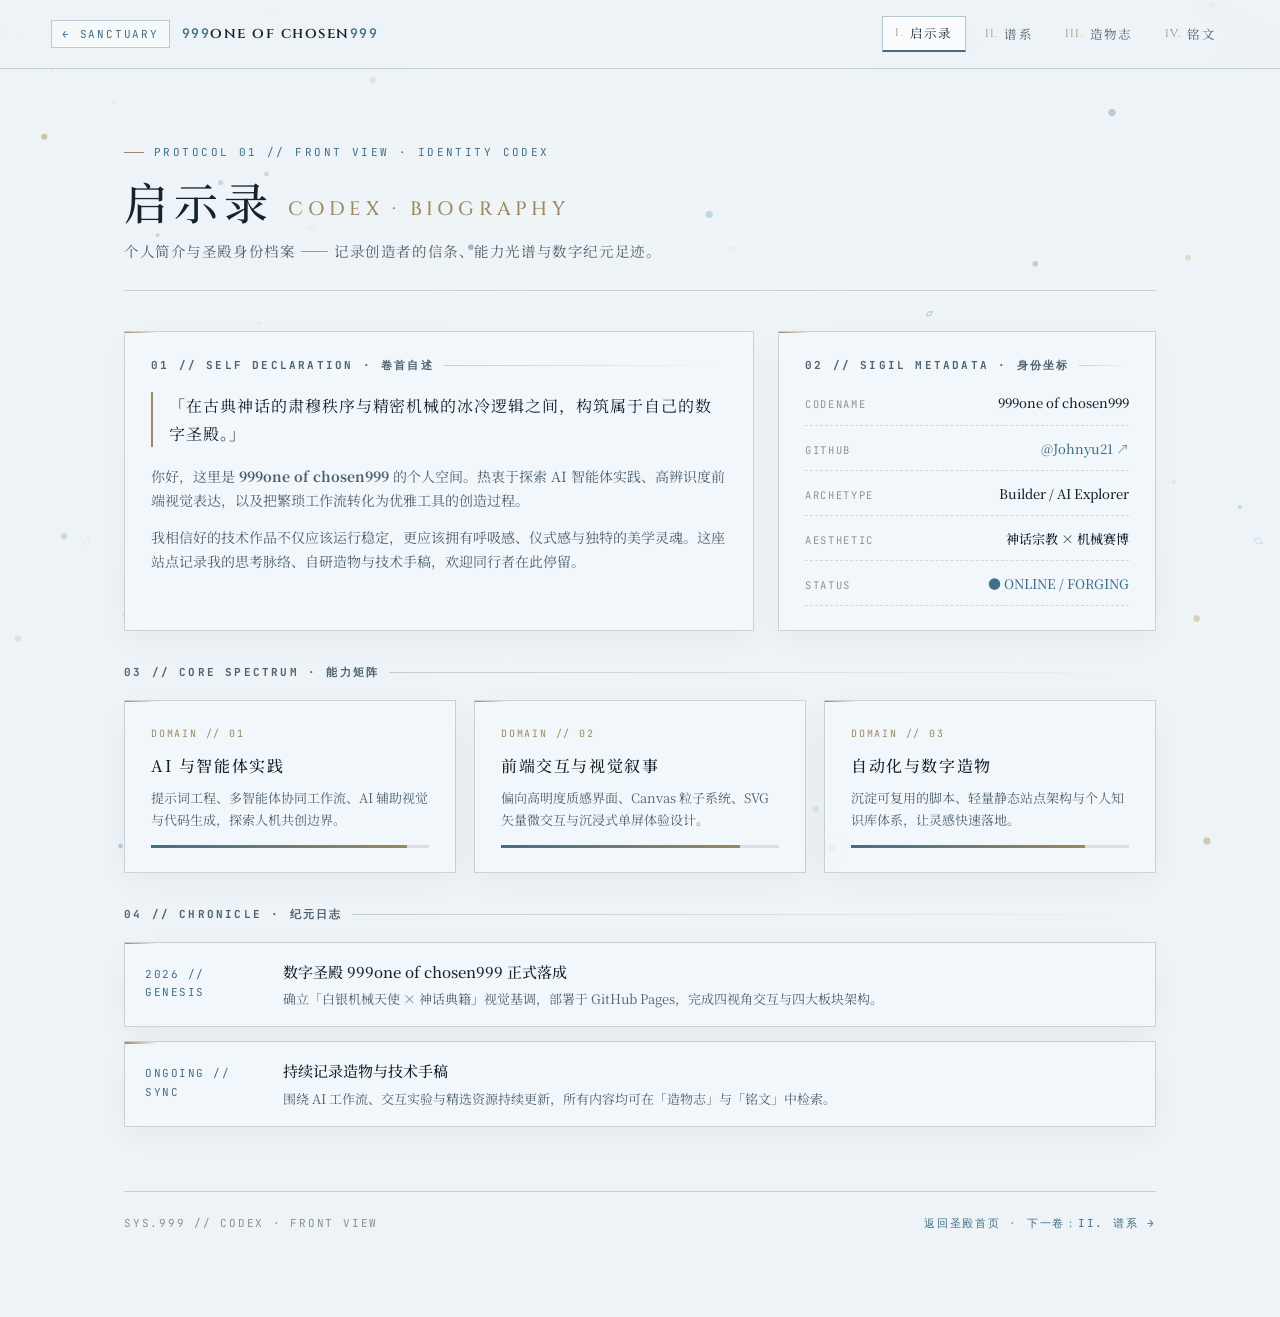
==== codex.html @ a965dde9 "Add files via upload" ====
<!DOCTYPE html>
<html lang="zh-CN">
<head>
  <meta charset="UTF-8">
  <meta name="viewport" content="width=device-width, initial-scale=1.0">
  <meta name="theme-color" content="#edf3f6">
  <title>I · 启示录 — 999one of chosen999</title>
  <link rel="preconnect" href="https://fonts.googleapis.com">
  <link rel="preconnect" href="https://fonts.gstatic.com" crossorigin>
  <link href="https://fonts.googleapis.com/css2?family=Cinzel:wght@400;500;600;700&family=JetBrains+Mono:wght@300;400;500&family=Noto+Serif+SC:wght@400;500;600&display=swap" rel="stylesheet">
  <link rel="stylesheet" href="./sanctuary.css">
  <style>
    .codex-grid {
      display: grid;
      grid-template-columns: 1.25fr 0.75fr;
      gap: 24px;
      margin-bottom: 32px;
    }

    .manifesto-quote {
      margin: 0 0 18px;
      padding-left: 16px;
      border-left: 2px solid var(--gold-accent);
      font-size: 16px;
      color: var(--ink);
      letter-spacing: 0.06em;
    }

    .manifesto-body {
      margin: 0 0 14px;
      font-size: 14px;
      color: var(--ink-soft);
    }

    .id-table {
      display: grid;
      gap: 12px;
    }

    .id-row {
      display: flex;
      justify-content: space-between;
      align-items: baseline;
      padding-bottom: 10px;
      border-bottom: 1px dashed rgba(53, 79, 94, 0.18);
      font-size: 13px;
    }

    .id-key {
      font-family: var(--font-mono);
      font-size: 10.5px;
      letter-spacing: 0.16em;
      color: var(--ink-faint);
    }

    .id-val {
      color: var(--ink);
      font-weight: 500;
      text-align: right;
    }

    .id-val a {
      color: var(--core-blue);
      text-decoration: none;
    }

    .matrix-grid {
      display: grid;
      grid-template-columns: repeat(3, 1fr);
      gap: 18px;
      margin-bottom: 32px;
    }

    .matrix-card h3 {
      margin: 0 0 8px;
      font-size: 16px;
      font-weight: 500;
      letter-spacing: 0.1em;
    }

    .matrix-card .code {
      display: block;
      margin-bottom: 10px;
      font-family: var(--font-mono);
      font-size: 10px;
      letter-spacing: 0.18em;
      color: var(--gold-accent);
    }

    .matrix-card p {
      margin: 0 0 14px;
      font-size: 13px;
      color: var(--ink-soft);
    }

    .meter {
      height: 3px;
      background: rgba(53, 79, 94, 0.14);
      overflow: hidden;
    }

    .meter span {
      display: block;
      height: 100%;
      background: linear-gradient(90deg, var(--core-blue), var(--gold-accent));
    }

    .timeline {
      display: grid;
      gap: 14px;
    }

    .tl-item {
      display: grid;
      grid-template-columns: 120px 1fr;
      gap: 18px;
      align-items: baseline;
      padding: 16px 20px;
    }

    .tl-date {
      font-family: var(--font-mono);
      font-size: 11px;
      letter-spacing: 0.14em;
      color: var(--core-blue);
    }

    .tl-item h4 {
      margin: 0 0 4px;
      font-size: 15px;
      font-weight: 500;
    }

    .tl-item p {
      margin: 0;
      font-size: 13px;
      color: var(--ink-soft);
    }

    @media (max-width: 860px) {
      .codex-grid, .matrix-grid { grid-template-columns: 1fr; }
      .tl-item { grid-template-columns: 1fr; gap: 4px; }
    }
  </style>
</head>
<body>
  <!-- Front View Atmospheric Backdrop -->
  <div class="sanctuary-bg" aria-hidden="true">
    <video autoplay muted loop playsinline preload="auto" poster="https://rodya.top/assets/angel-hero-og-v1.jpg">
      <source src="https://rodya.top/assets/angel-hero-loop-v2.mp4" type="video/mp4">
    </video>
  </div>
  <canvas class="particle-canvas" aria-hidden="true"></canvas>

  <header class="topbar">
    <a class="topbar-brand" href="./index.html">
      <span class="topbar-back">← SANCTUARY</span>
      <span class="topbar-name"><span class="num">999</span>one of chosen<span class="num">999</span></span>
    </a>
    <nav class="topbar-nav" aria-label="板块导航">
      <a class="is-active" href="./codex.html"><span class="roman">I.</span>启示录</a>
      <a href="./taxonomy.html"><span class="roman">II.</span>谱系</a>
      <a href="./relics.html"><span class="roman">III.</span>造物志</a>
      <a href="./oracle.html"><span class="roman">IV.</span>铭文</a>
    </nav>
  </header>

  <main class="page-wrap">
    <section class="page-header">
      <div class="page-eyebrow">PROTOCOL 01 // FRONT VIEW · IDENTITY CODEX</div>
      <h1 class="page-title">启示录<span class="en">CODEX · BIOGRAPHY</span></h1>
      <p class="page-lead">个人简介与圣殿身份档案 —— 记录创造者的信条、能力光谱与数字纪元足迹。</p>
    </section>

    <section class="codex-grid">
      <article class="glass-panel">
        <h2 class="section-label">01 // SELF DECLARATION · 卷首自述</h2>
        <p class="manifesto-quote">「在古典神话的肃穆秩序与精密机械的冰冷逻辑之间，构筑属于自己的数字圣殿。」</p>
        <p class="manifesto-body">
          你好，这里是 <strong>999one of chosen999</strong> 的个人空间。热衷于探索 AI 智能体实践、高辨识度前端视觉表达，以及把繁琐工作流转化为优雅工具的创造过程。
        </p>
        <p class="manifesto-body">
          我相信好的技术作品不仅应该运行稳定，更应该拥有呼吸感、仪式感与独特的美学灵魂。这座站点记录我的思考脉络、自研造物与技术手稿，欢迎同行者在此停留。
        </p>
      </article>

      <aside class="glass-panel">
        <h2 class="section-label">02 // SIGIL METADATA · 身份坐标</h2>
        <div class="id-table">
          <div class="id-row"><span class="id-key">CODENAME</span><span class="id-val">999one of chosen999</span></div>
          <div class="id-row"><span class="id-key">GITHUB</span><span class="id-val"><a href="https://github.com/Johnyu21" target="_blank" rel="noopener">@Johnyu21 ↗</a></span></div>
          <div class="id-row"><span class="id-key">ARCHETYPE</span><span class="id-val">Builder / AI Explorer</span></div>
          <div class="id-row"><span class="id-key">AESTHETIC</span><span class="id-val">神话宗教 × 机械赛博</span></div>
          <div class="id-row"><span class="id-key">STATUS</span><span class="id-val" style="color: var(--core-blue);">● ONLINE / FORGING</span></div>
        </div>
      </aside>
    </section>

    <h2 class="section-label">03 // CORE SPECTRUM · 能力矩阵</h2>
    <section class="matrix-grid">
      <div class="glass-panel matrix-card">
        <span class="code">DOMAIN // 01</span>
        <h3>AI 与智能体实践</h3>
        <p>提示词工程、多智能体协同工作流、AI 辅助视觉与代码生成，探索人机共创边界。</p>
        <div class="meter"><span style="width: 92%;"></span></div>
      </div>
      <div class="glass-panel matrix-card">
        <span class="code">DOMAIN // 02</span>
        <h3>前端交互与视觉叙事</h3>
        <p>偏向高明度质感界面、Canvas 粒子系统、SVG 矢量微交互与沉浸式单屏体验设计。</p>
        <div class="meter"><span style="width: 86%;"></span></div>
      </div>
      <div class="glass-panel matrix-card">
        <span class="code">DOMAIN // 03</span>
        <h3>自动化与数字造物</h3>
        <p>沉淀可复用的脚本、轻量静态站点架构与个人知识库体系，让灵感快速落地。</p>
        <div class="meter"><span style="width: 84%;"></span></div>
      </div>
    </section>

    <h2 class="section-label">04 // CHRONICLE · 纪元日志</h2>
    <section class="timeline">
      <div class="glass-panel tl-item">
        <div class="tl-date">2026 // GENESIS</div>
        <div>
          <h4>数字圣殿 999one of chosen999 正式落成</h4>
          <p>确立「白银机械天使 × 神话典籍」视觉基调，部署于 GitHub Pages，完成四视角交互与四大板块架构。</p>
        </div>
      </div>
      <div class="glass-panel tl-item">
        <div class="tl-date">ONGOING // SYNC</div>
        <div>
          <h4>持续记录造物与技术手稿</h4>
          <p>围绕 AI 工作流、交互实验与精选资源持续更新，所有内容均可在「造物志」与「铭文」中检索。</p>
        </div>
      </div>
    </section>

    <footer class="page-footer">
      <span>SYS.999 // CODEX · FRONT VIEW</span>
      <span><a href="./index.html">返回圣殿首页</a> · <a href="./taxonomy.html">下一卷：II. 谱系 →</a></span>
    </footer>
  </main>

  <script src="./sanctuary.js"></script>
</body>
</html>
---- sanctuary.css ----
:root {
  --paper: #edf3f6;
  --ink: #15232d;
  --ink-soft: #4e6270;
  --ink-faint: rgba(23, 38, 49, 0.48);
  --line: rgba(53, 79, 94, 0.22);
  --line-strong: rgba(53, 79, 94, 0.45);
  --core-blue: #416f89;
  --core-ice: #7ec7e6;
  --gold-accent: #9c8861;
  --glass-bg: rgba(244, 249, 252, 0.72);
  --glass-strong: rgba(248, 252, 254, 0.86);
  --font-serif: "Cinzel", "Noto Serif SC", "Songti SC", "STSong", Georgia, serif;
  --font-cn: "Noto Serif SC", "Songti SC", "STSong", serif;
  --font-mono: "JetBrains Mono", ui-monospace, SFMono-Regular, Menlo, Consolas, monospace;
}

*, *::before, *::after {
  box-sizing: border-box;
}

html, body {
  min-height: 100%;
  margin: 0;
  padding: 0;
}

body {
  color: var(--ink);
  background: var(--paper);
  font-family: var(--font-cn);
  line-height: 1.7;
  overflow-x: hidden;
  -webkit-font-smoothing: antialiased;
}

@media (pointer: fine) and (min-width: 901px) {
  html, body, a, button {
    cursor: none !important;
  }
}

/* ===== FIXED ATMOSPHERIC ANGEL BACKDROP ===== */
.sanctuary-bg {
  position: fixed;
  inset: 0;
  z-index: -3;
  overflow: hidden;
  background: var(--paper);
}

.sanctuary-bg img,
.sanctuary-bg video {
  position: absolute;
  inset: -1.5%;
  width: 103%;
  height: 103%;
  object-fit: cover;
  object-position: center center;
  opacity: 0.42;
  filter: saturate(0.92);
  pointer-events: none;
  user-select: none;
}

.sanctuary-bg::after {
  content: "";
  position: absolute;
  inset: 0;
  background:
    linear-gradient(180deg, rgba(237, 243, 246, 0.78) 0%, rgba(237, 243, 246, 0.56) 35%, rgba(237, 243, 246, 0.84) 100%),
    radial-gradient(circle at 50% 25%, rgba(255, 255, 255, 0.25), rgba(237, 243, 246, 0.72) 72%);
}

.particle-canvas {
  position: fixed;
  inset: 0;
  z-index: -1;
  width: 100%;
  height: 100%;
  pointer-events: none;
  display: block;
}

/* ===== TOP NAVIGATION BAR ===== */
.topbar {
  position: sticky;
  top: 0;
  z-index: 20;
  display: flex;
  align-items: center;
  justify-content: space-between;
  gap: 20px;
  padding: 16px clamp(20px, 4vw, 56px);
  background: rgba(237, 243, 246, 0.72);
  border-bottom: 1px solid var(--line);
  backdrop-filter: blur(14px);
  -webkit-backdrop-filter: blur(14px);
}

.topbar-brand {
  display: inline-flex;
  align-items: center;
  gap: 12px;
  text-decoration: none;
  color: var(--ink);
}

.topbar-back {
  font-family: var(--font-mono);
  font-size: 11px;
  letter-spacing: 0.16em;
  color: var(--core-blue);
  padding: 4px 10px;
  border: 1px solid rgba(65, 111, 137, 0.34);
  background: rgba(255, 255, 255, 0.52);
  transition: background 0.25s ease, border-color 0.25s ease;
}

.topbar-brand:hover .topbar-back {
  background: rgba(255, 255, 255, 0.88);
  border-color: var(--core-blue);
}

.topbar-name {
  font-family: var(--font-serif);
  font-size: 15px;
  font-weight: 600;
  letter-spacing: 0.1em;
}

.topbar-name .num {
  font-family: var(--font-mono);
  color: var(--core-blue);
  font-size: 0.88em;
}

.topbar-nav {
  display: flex;
  align-items: center;
  gap: 6px;
  flex-wrap: wrap;
}

.topbar-nav a {
  display: inline-flex;
  align-items: center;
  gap: 6px;
  padding: 6px 12px;
  text-decoration: none;
  color: var(--ink-soft);
  font-size: 12.5px;
  letter-spacing: 0.1em;
  border: 1px solid transparent;
  transition: all 0.25s ease;
}

.topbar-nav a .roman {
  font-family: var(--font-serif);
  font-size: 11px;
  color: var(--gold-accent);
}

.topbar-nav a:hover,
.topbar-nav a.is-active {
  color: var(--ink);
  border-color: rgba(65, 111, 137, 0.38);
  background: rgba(255, 255, 255, 0.68);
}

.topbar-nav a.is-active {
  border-bottom: 2px solid var(--core-blue);
}

/* ===== PAGE CONTAINER ===== */
.page-wrap {
  position: relative;
  z-index: 2;
  max-width: 1120px;
  margin: 0 auto;
  padding: clamp(36px, 5vw, 68px) clamp(20px, 4vw, 44px) 84px;
}

.page-header {
  margin-bottom: 40px;
  padding-bottom: 26px;
  border-bottom: 1px solid var(--line);
}

.page-eyebrow {
  display: inline-flex;
  align-items: center;
  gap: 10px;
  font-family: var(--font-mono);
  font-size: 11px;
  letter-spacing: 0.22em;
  text-transform: uppercase;
  color: var(--core-blue);
  margin-bottom: 12px;
}

.page-eyebrow::before {
  content: "";
  width: 20px;
  height: 1px;
  background: var(--gold-accent);
}

.page-title {
  margin: 0 0 10px;
  font-family: var(--font-cn);
  font-size: clamp(28px, 3.6vw, 44px);
  font-weight: 500;
  letter-spacing: 0.14em;
  color: var(--ink);
  line-height: 1.25;
}

.page-title .en {
  display: inline-block;
  margin-left: 14px;
  font-family: var(--font-serif);
  font-size: 0.44em;
  letter-spacing: 0.22em;
  color: var(--gold-accent);
  vertical-align: middle;
}

.page-lead {
  margin: 0;
  max-width: 680px;
  font-size: 14.5px;
  color: var(--ink-soft);
  letter-spacing: 0.04em;
}

/* ===== SHARED SACRED GLASS PANEL ===== */
.glass-panel {
  position: relative;
  padding: 24px 26px;
  background: var(--glass-bg);
  border: 1px solid var(--line);
  backdrop-filter: blur(14px);
  -webkit-backdrop-filter: blur(14px);
  box-shadow: 0 10px 30px rgba(21, 35, 45, 0.04);
  transition: border-color 0.28s ease, transform 0.28s ease, background 0.28s ease;
}

.glass-panel::before {
  content: "";
  position: absolute;
  top: 0;
  left: 0;
  width: 32px;
  height: 1.5px;
  background: linear-gradient(90deg, var(--gold-accent), transparent);
}

.glass-panel:hover {
  border-color: rgba(65, 111, 137, 0.45);
  background: var(--glass-strong);
}

.section-label {
  display: flex;
  align-items: center;
  gap: 10px;
  margin: 0 0 18px;
  font-family: var(--font-mono);
  font-size: 11px;
  letter-spacing: 0.2em;
  text-transform: uppercase;
  color: var(--ink-soft);
}

.section-label::after {
  content: "";
  flex: 1;
  height: 1px;
  background: linear-gradient(90deg, rgba(53, 79, 94, 0.24), transparent);
}

/* ===== FILTER PILLS / TAGS ===== */
.filter-bar {
  display: flex;
  flex-wrap: wrap;
  gap: 10px;
  margin-bottom: 26px;
}

.filter-btn {
  padding: 7px 15px;
  border: 1px solid var(--line);
  background: rgba(244, 249, 252, 0.62);
  color: var(--ink-soft);
  font-family: var(--font-mono);
  font-size: 11.5px;
  letter-spacing: 0.12em;
  backdrop-filter: blur(8px);
  transition: all 0.22s ease;
}

.filter-btn:hover,
.filter-btn.is-active {
  color: var(--ink);
  border-color: var(--core-blue);
  background: rgba(255, 255, 255, 0.9);
  box-shadow: 0 4px 16px rgba(65, 111, 137, 0.1);
}

.filter-btn.is-active {
  border-left: 3px solid var(--gold-accent);
}

.tag-chip {
  display: inline-flex;
  align-items: center;
  gap: 6px;
  padding: 3px 9px;
  font-family: var(--font-mono);
  font-size: 10.5px;
  letter-spacing: 0.1em;
  color: var(--core-blue);
  background: rgba(65, 111, 137, 0.08);
  border: 1px solid rgba(65, 111, 137, 0.22);
}

/* ===== FOOTER ===== */
.page-footer {
  margin-top: 64px;
  padding-top: 22px;
  border-top: 1px solid var(--line);
  display: flex;
  align-items: center;
  justify-content: space-between;
  flex-wrap: wrap;
  gap: 12px;
  font-family: var(--font-mono);
  font-size: 11px;
  letter-spacing: 0.16em;
  color: var(--ink-faint);
}

.page-footer a {
  color: var(--core-blue);
  text-decoration: none;
}

.page-footer a:hover {
  text-decoration: underline;
}

/* ===== CUSTOM HOLY CROSS-SWORD CURSOR ===== */
.cursor-glow,
.cursor-sword {
  position: fixed;
  top: 0;
  left: 0;
  pointer-events: none;
  opacity: 0;
  will-change: transform, opacity;
}

.cursor-glow {
  z-index: 90;
  width: 30px;
  aspect-ratio: 1;
  border-radius: 999px;
  background: radial-gradient(circle, rgba(162, 219, 243, 0.36), rgba(89, 155, 187, 0.12) 45%, transparent 74%);
  filter: blur(2px);
}

.cursor-sword {
  z-index: 100;
  width: 42px;
  height: 42px;
  transform-origin: 3px 3px;
  filter: drop-shadow(0 2px 3px rgba(18, 34, 46, 0.28));
  transition: opacity 0.18s ease, filter 0.22s ease;
}

.cursor-sword svg {
  width: 100%;
  height: 100%;
  display: block;
  overflow: visible;
  transition: transform 0.22s cubic-bezier(0.22, 1, 0.36, 1);
  transform-origin: 3px 3px;
}

.cursor-sword .sword-energy { stroke: #4a92b6; transition: stroke 0.22s ease; }
.cursor-sword .sword-gem { fill: #3e84a8; transition: fill 0.22s ease; }
.cursor-sword.is-hover { filter: drop-shadow(0 0 6px rgba(108, 212, 250, 0.72)) drop-shadow(0 2px 4px rgba(18, 34, 46, 0.26)); }
.cursor-sword.is-hover svg { transform: scale(1.09) rotate(-4deg); }
.cursor-sword.is-hover .sword-energy { stroke: #7ae0ff; }
.cursor-sword.is-hover .sword-gem { fill: #74deff; }
.cursor-sword.is-pressed svg { transform: translate(-2px, -2px) scale(0.92); }

@media (max-width: 900px) {
  .cursor-glow, .cursor-sword { display: none; }
  .topbar { flex-direction: column; align-items: flex-start; gap: 10px; }
}
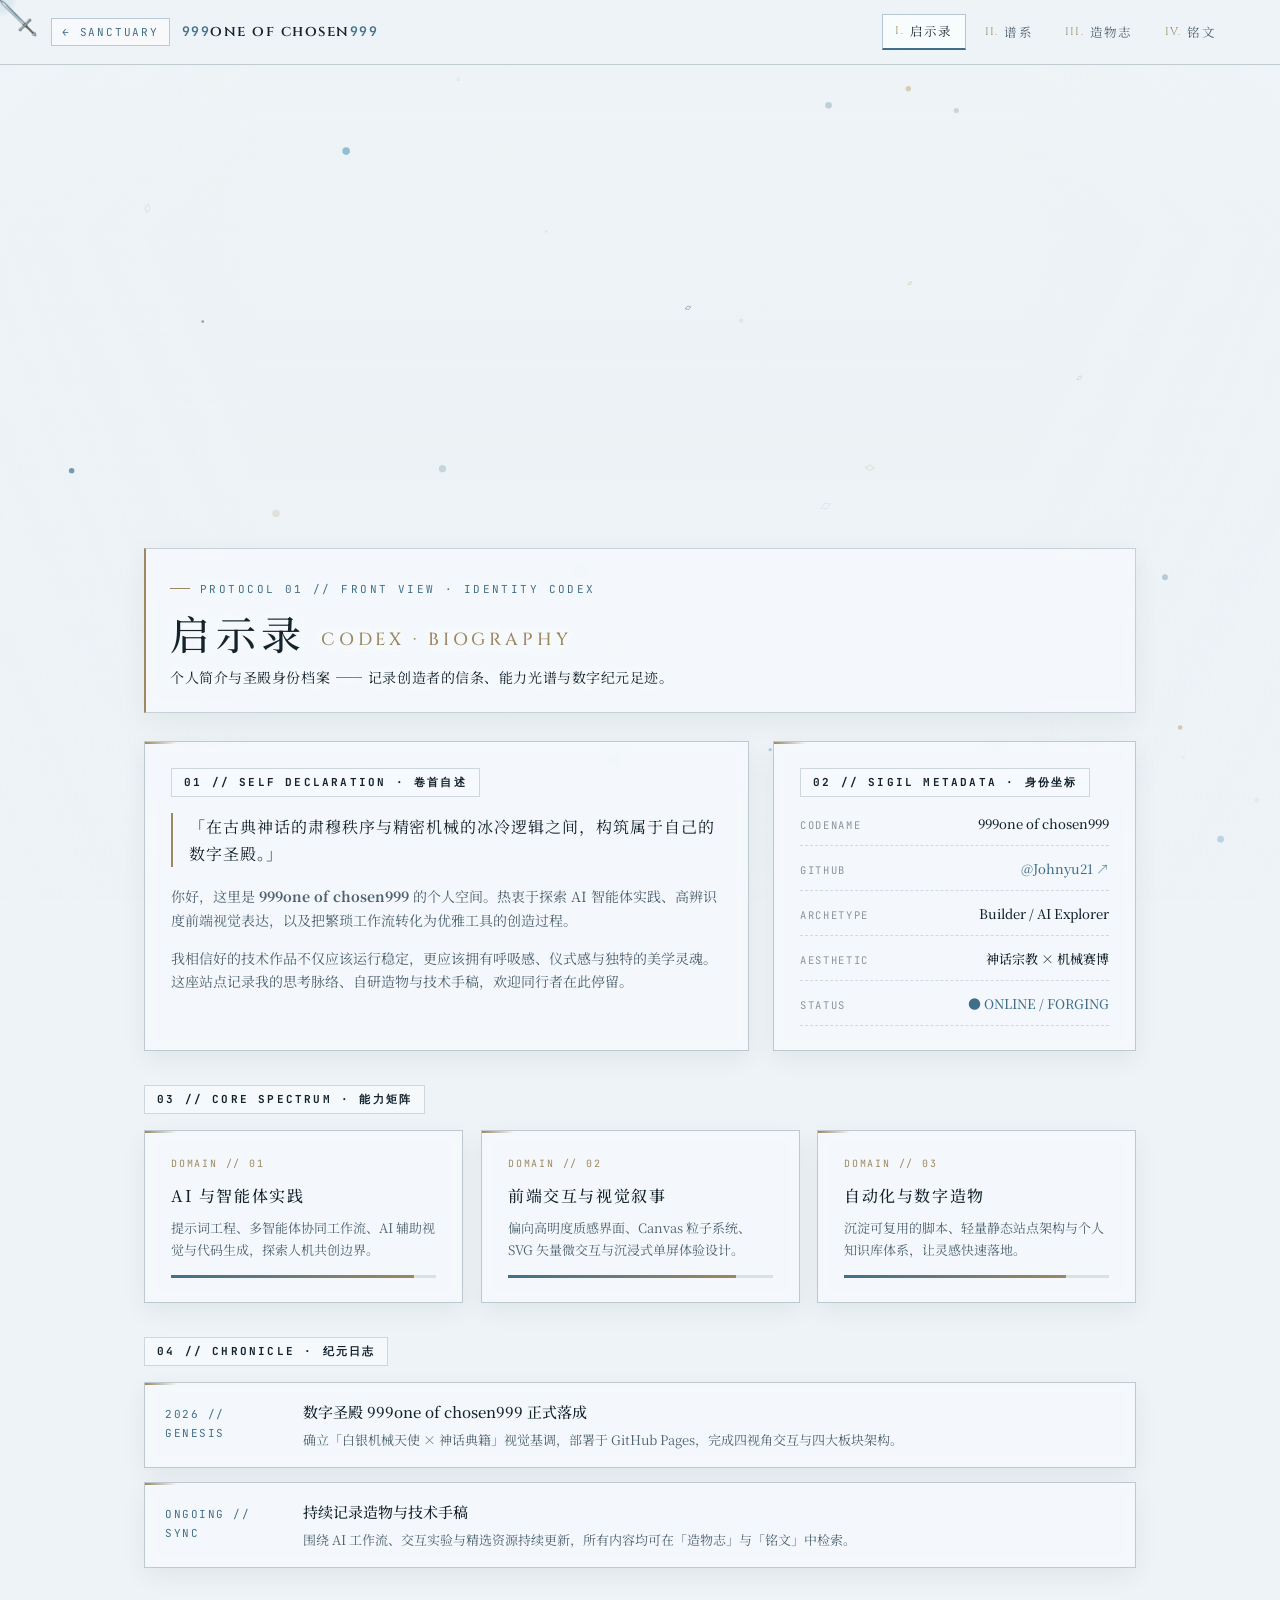
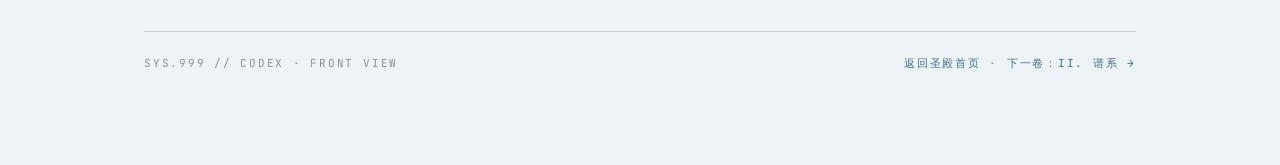
==== commit bfd8cf82: "Add files via upload" ====
--- a/codex.html
+++ b/codex.html
@@ -8,7 +8,7 @@
   <link rel="preconnect" href="https://fonts.googleapis.com">
   <link rel="preconnect" href="https://fonts.gstatic.com" crossorigin>
   <link href="https://fonts.googleapis.com/css2?family=Cinzel:wght@400;500;600;700&family=JetBrains+Mono:wght@300;400;500&family=Noto+Serif+SC:wght@400;500;600&display=swap" rel="stylesheet">
-  <link rel="stylesheet" href="./sanctuary.css">
+  <link rel="stylesheet" href="./sanctuary.css?v=3">
   <style>
     .codex-grid {
       display: grid;
@@ -242,6 +242,6 @@
     </footer>
   </main>
 
-  <script src="./sanctuary.js"></script>
+  <script src="./sanctuary.js?v=3"></script>
 </body>
 </html>
--- a/sanctuary.css
+++ b/sanctuary.css
@@ -8,8 +8,8 @@
   --core-blue: #416f89;
   --core-ice: #7ec7e6;
   --gold-accent: #9c8861;
-  --glass-bg: rgba(244, 249, 252, 0.72);
-  --glass-strong: rgba(248, 252, 254, 0.86);
+  --glass-bg: rgba(246, 250, 253, 0.84);
+  --glass-strong: rgba(250, 253, 255, 0.94);
   --font-serif: "Cinzel", "Noto Serif SC", "Songti SC", "STSong", Georgia, serif;
   --font-cn: "Noto Serif SC", "Songti SC", "STSong", serif;
   --font-mono: "JetBrains Mono", ui-monospace, SFMono-Regular, Menlo, Consolas, monospace;
@@ -40,7 +40,7 @@
   }
 }
 
-/* ===== FIXED ATMOSPHERIC ANGEL BACKDROP ===== */
+/* ===== FIXED VIVID ANGEL BACKDROP ===== */
 .sanctuary-bg {
   position: fixed;
   inset: 0;
@@ -52,15 +52,34 @@
 .sanctuary-bg img,
 .sanctuary-bg video {
   position: absolute;
-  inset: -1.5%;
-  width: 103%;
-  height: 103%;
+  inset: -1.1%;
+  width: 102.2%;
+  height: 102.2%;
   object-fit: cover;
   object-position: center center;
-  opacity: 0.42;
-  filter: saturate(0.92);
+  opacity: 0.96;
   pointer-events: none;
   user-select: none;
+  will-change: transform;
+}
+
+.sanctuary-bg img {
+  animation: sanctuary-breathe 11s ease-in-out infinite;
+}
+
+@keyframes sanctuary-breathe {
+  0%, 100% {
+    transform: translate3d(0, 0, 0) scale(1.012);
+  }
+  50% {
+    transform: translate3d(0, -6px, 0) scale(1.046);
+  }
+}
+
+@media (prefers-reduced-motion: reduce) {
+  .sanctuary-bg img {
+    animation: none;
+  }
 }
 
 .sanctuary-bg::after {
@@ -68,8 +87,15 @@
   position: absolute;
   inset: 0;
   background:
-    linear-gradient(180deg, rgba(237, 243, 246, 0.78) 0%, rgba(237, 243, 246, 0.56) 35%, rgba(237, 243, 246, 0.84) 100%),
-    radial-gradient(circle at 50% 25%, rgba(255, 255, 255, 0.25), rgba(237, 243, 246, 0.72) 72%);
+    linear-gradient(90deg, rgba(236, 243, 247, 0.24), transparent 20%, transparent 80%, rgba(236, 243, 247, 0.22)),
+    linear-gradient(180deg, rgba(245, 248, 250, 0.22), transparent 26%, rgba(237, 243, 246, 0.28) 100%);
+  transition: background 0.45s ease;
+}
+
+.sanctuary-bg.is-scrolled::after {
+  background:
+    linear-gradient(90deg, rgba(236, 243, 247, 0.34), rgba(237, 243, 246, 0.14) 24%, rgba(237, 243, 246, 0.14) 76%, rgba(236, 243, 247, 0.32)),
+    linear-gradient(180deg, rgba(245, 248, 250, 0.32), rgba(237, 243, 246, 0.16) 35%, rgba(237, 243, 246, 0.42) 100%);
 }
 
 .particle-canvas {
@@ -91,11 +117,11 @@
   align-items: center;
   justify-content: space-between;
   gap: 20px;
-  padding: 16px clamp(20px, 4vw, 56px);
-  background: rgba(237, 243, 246, 0.72);
-  border-bottom: 1px solid var(--line);
-  backdrop-filter: blur(14px);
-  -webkit-backdrop-filter: blur(14px);
+  padding: 14px clamp(20px, 4vw, 56px);
+  background: rgba(237, 243, 246, 0.78);
+  border-bottom: 1px solid rgba(53, 79, 94, 0.24);
+  backdrop-filter: blur(6px);
+  -webkit-backdrop-filter: blur(6px);
 }
 
 .topbar-brand {
@@ -176,15 +202,41 @@
 .page-wrap {
   position: relative;
   z-index: 2;
-  max-width: 1120px;
+  max-width: 1080px;
   margin: 0 auto;
-  padding: clamp(36px, 5vw, 68px) clamp(20px, 4vw, 44px) 84px;
+  padding: clamp(28px, 4vw, 52px) clamp(20px, 4vw, 44px) 92px;
+}
+
+/* Asymmetric side-view layouts so the angel's profile & halo remain unobstructed */
+body.layout-right-offset .page-wrap {
+  max-width: 780px;
+  margin-left: auto;
+  margin-right: clamp(20px, 4.5vw, 72px);
+}
+
+body.layout-left-offset .page-wrap {
+  max-width: 760px;
+  margin-left: clamp(20px, 4.5vw, 72px);
+  margin-right: auto;
 }
 
 .page-header {
-  margin-bottom: 40px;
-  padding-bottom: 26px;
-  border-bottom: 1px solid var(--line);
+  margin-top: clamp(320px, 48vh, 450px);
+  margin-bottom: 28px;
+  padding: 20px 24px 22px;
+  background: rgba(246, 250, 253, 0.84);
+  border: 1px solid rgba(53, 79, 94, 0.24);
+  border-left: 2px solid var(--gold-accent);
+  backdrop-filter: blur(6px);
+  -webkit-backdrop-filter: blur(6px);
+  box-shadow: 0 8px 24px rgba(21, 35, 45, 0.06);
+  max-width: 100%;
+}
+
+body.layout-right-offset .page-header,
+body.layout-left-offset .page-header {
+  margin-top: 0;
+  margin-bottom: 30px;
 }
 
 .page-eyebrow {
@@ -196,7 +248,8 @@
   letter-spacing: 0.22em;
   text-transform: uppercase;
   color: var(--core-blue);
-  margin-bottom: 12px;
+  margin-bottom: 10px;
+  text-shadow: 0 1px 12px rgba(237, 243, 246, 0.95), 0 0 6px rgba(255, 255, 255, 0.95);
 }
 
 .page-eyebrow::before {
@@ -207,13 +260,14 @@
 }
 
 .page-title {
-  margin: 0 0 10px;
+  margin: 0 0 8px;
   font-family: var(--font-cn);
-  font-size: clamp(28px, 3.6vw, 44px);
+  font-size: clamp(26px, 3.2vw, 40px);
   font-weight: 500;
   letter-spacing: 0.14em;
   color: var(--ink);
   line-height: 1.25;
+  text-shadow: 0 2px 18px rgba(237, 243, 246, 0.98), 0 0 8px rgba(255, 255, 255, 0.95);
 }
 
 .page-title .en {
@@ -228,10 +282,11 @@
 
 .page-lead {
   margin: 0;
-  max-width: 680px;
-  font-size: 14.5px;
-  color: var(--ink-soft);
+  max-width: 640px;
+  font-size: 14px;
+  color: var(--ink);
   letter-spacing: 0.04em;
+  text-shadow: 0 1px 14px rgba(237, 243, 246, 0.98), 0 0 8px rgba(255, 255, 255, 0.95);
 }
 
 /* ===== SHARED SACRED GLASS PANEL ===== */
@@ -239,11 +294,12 @@
   position: relative;
   padding: 24px 26px;
   background: var(--glass-bg);
-  border: 1px solid var(--line);
-  backdrop-filter: blur(14px);
-  -webkit-backdrop-filter: blur(14px);
-  box-shadow: 0 10px 30px rgba(21, 35, 45, 0.04);
-  transition: border-color 0.28s ease, transform 0.28s ease, background 0.28s ease;
+  border: 1px solid rgba(53, 79, 94, 0.28);
+  backdrop-filter: blur(6px);
+  -webkit-backdrop-filter: blur(6px);
+  box-shadow: 0 8px 24px rgba(21, 35, 45, 0.06);
+  contain: layout style paint;
+  transition: border-color 0.22s ease, transform 0.22s ease, background 0.22s ease;
 }
 
 .glass-panel::before {
@@ -262,22 +318,18 @@
 }
 
 .section-label {
-  display: flex;
+  display: inline-flex;
   align-items: center;
   gap: 10px;
-  margin: 0 0 18px;
+  margin: 0 0 16px;
+  padding: 4px 12px;
+  background: rgba(246, 250, 253, 0.88);
+  border: 1px solid rgba(53, 79, 94, 0.20);
   font-family: var(--font-mono);
   font-size: 11px;
   letter-spacing: 0.2em;
   text-transform: uppercase;
-  color: var(--ink-soft);
-}
-
-.section-label::after {
-  content: "";
-  flex: 1;
-  height: 1px;
-  background: linear-gradient(90deg, rgba(53, 79, 94, 0.24), transparent);
+  color: var(--ink);
 }
 
 /* ===== FILTER PILLS / TAGS ===== */
@@ -291,13 +343,12 @@
 .filter-btn {
   padding: 7px 15px;
   border: 1px solid var(--line);
-  background: rgba(244, 249, 252, 0.62);
+  background: rgba(246, 250, 253, 0.86);
   color: var(--ink-soft);
   font-family: var(--font-mono);
   font-size: 11.5px;
   letter-spacing: 0.12em;
-  backdrop-filter: blur(8px);
-  transition: all 0.22s ease;
+  transition: border-color 0.2s ease, background 0.2s ease, color 0.2s ease;
 }
 
 .filter-btn:hover,
@@ -363,11 +414,10 @@
 
 .cursor-glow {
   z-index: 90;
-  width: 30px;
+  width: 34px;
   aspect-ratio: 1;
   border-radius: 999px;
-  background: radial-gradient(circle, rgba(162, 219, 243, 0.36), rgba(89, 155, 187, 0.12) 45%, transparent 74%);
-  filter: blur(2px);
+  background: radial-gradient(circle, rgba(162, 219, 243, 0.34), rgba(89, 155, 187, 0.10) 45%, transparent 72%);
 }
 
 .cursor-sword {
@@ -375,8 +425,7 @@
   width: 42px;
   height: 42px;
   transform-origin: 3px 3px;
-  filter: drop-shadow(0 2px 3px rgba(18, 34, 46, 0.28));
-  transition: opacity 0.18s ease, filter 0.22s ease;
+  transition: opacity 0.18s ease;
 }
 
 .cursor-sword svg {
@@ -384,19 +433,27 @@
   height: 100%;
   display: block;
   overflow: visible;
-  transition: transform 0.22s cubic-bezier(0.22, 1, 0.36, 1);
+  transition: transform 0.18s cubic-bezier(0.22, 1, 0.36, 1);
   transform-origin: 3px 3px;
 }
 
-.cursor-sword .sword-energy { stroke: #4a92b6; transition: stroke 0.22s ease; }
-.cursor-sword .sword-gem { fill: #3e84a8; transition: fill 0.22s ease; }
-.cursor-sword.is-hover { filter: drop-shadow(0 0 6px rgba(108, 212, 250, 0.72)) drop-shadow(0 2px 4px rgba(18, 34, 46, 0.26)); }
+.cursor-sword .sword-energy { stroke: #4a92b6; transition: stroke 0.2s ease; }
+.cursor-sword .sword-gem { fill: #3e84a8; transition: fill 0.2s ease; }
 .cursor-sword.is-hover svg { transform: scale(1.09) rotate(-4deg); }
 .cursor-sword.is-hover .sword-energy { stroke: #7ae0ff; }
 .cursor-sword.is-hover .sword-gem { fill: #74deff; }
 .cursor-sword.is-pressed svg { transform: translate(-2px, -2px) scale(0.92); }
 
+@media (max-width: 1120px) {
+  body.layout-right-offset .page-wrap,
+  body.layout-left-offset .page-wrap {
+    max-width: 960px;
+    margin: 0 auto;
+  }
+}
+
 @media (max-width: 900px) {
   .cursor-glow, .cursor-sword { display: none; }
   .topbar { flex-direction: column; align-items: flex-start; gap: 10px; }
-}
+  .page-header { margin-top: 32vh; margin-bottom: 24px; }
+}
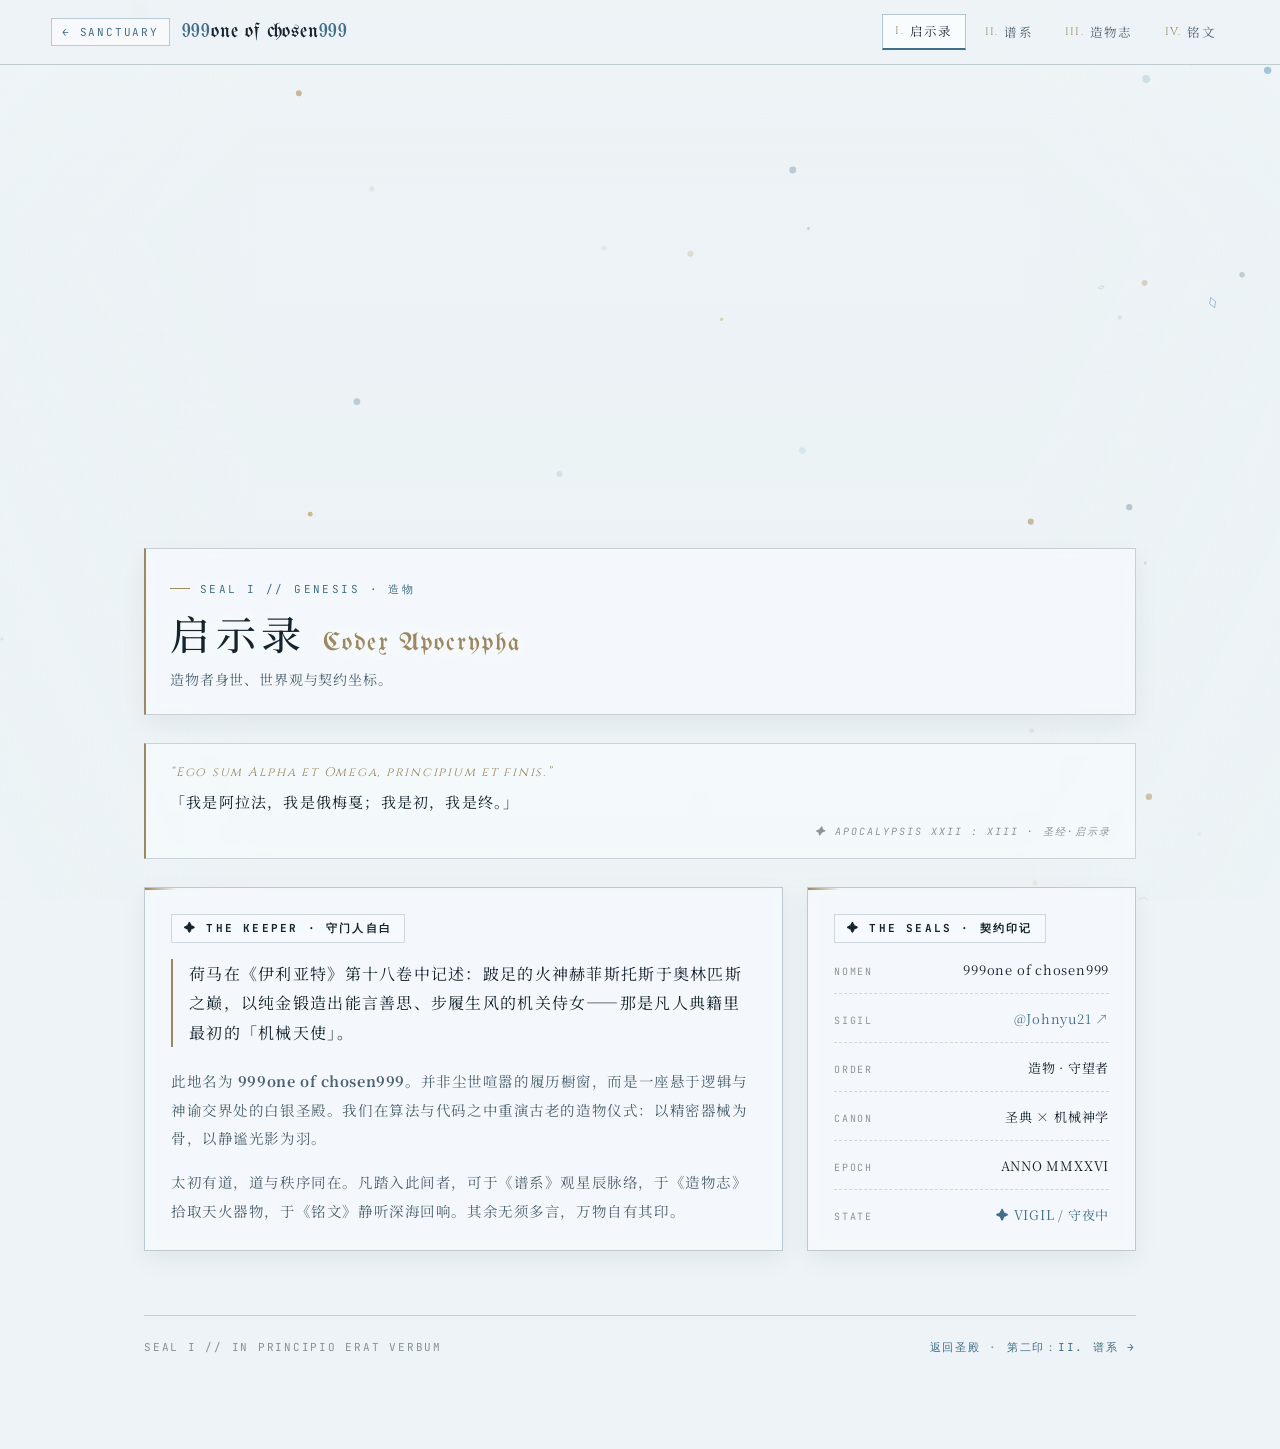
==== commit a213f2ce: "Add files via upload" ====
--- a/codex.html
+++ b/codex.html
@@ -7,139 +7,80 @@
   <title>I · 启示录 — 999one of chosen999</title>
   <link rel="preconnect" href="https://fonts.googleapis.com">
   <link rel="preconnect" href="https://fonts.gstatic.com" crossorigin>
-  <link href="https://fonts.googleapis.com/css2?family=Cinzel:wght@400;500;600;700&family=JetBrains+Mono:wght@300;400;500&family=Noto+Serif+SC:wght@400;500;600&display=swap" rel="stylesheet">
-  <link rel="stylesheet" href="./sanctuary.css?v=3">
+  <link href="https://fonts.googleapis.com/css2?family=Cinzel:wght@400;500;600;700&family=JetBrains+Mono:wght@300;400;500&family=Noto+Serif+SC:wght@400;500;600&family=UnifrakturMaguntia&display=swap" rel="stylesheet">
+  <link rel="stylesheet" href="./sanctuary.css?v=4">
   <style>
     .codex-grid {
       display: grid;
-      grid-template-columns: 1.25fr 0.75fr;
+      grid-template-columns: 1.32fr 0.68fr;
       gap: 24px;
-      margin-bottom: 32px;
     }
 
-    .manifesto-quote {
-      margin: 0 0 18px;
+    .verse-lead {
+      margin: 0 0 20px;
       padding-left: 16px;
       border-left: 2px solid var(--gold-accent);
       font-size: 16px;
       color: var(--ink);
-      letter-spacing: 0.06em;
+      letter-spacing: 0.08em;
+      line-height: 1.85;
     }
 
-    .manifesto-body {
-      margin: 0 0 14px;
-      font-size: 14px;
+    .scripture-text {
+      margin: 0 0 16px;
+      font-size: 14.5px;
       color: var(--ink-soft);
+      line-height: 1.95;
+      letter-spacing: 0.04em;
     }
 
-    .id-table {
-      display: grid;
-      gap: 12px;
+    .scripture-text:last-child {
+      margin-bottom: 0;
     }
 
-    .id-row {
+    .seal-list {
+      display: grid;
+      gap: 14px;
+    }
+
+    .seal-row {
       display: flex;
       justify-content: space-between;
       align-items: baseline;
-      padding-bottom: 10px;
-      border-bottom: 1px dashed rgba(53, 79, 94, 0.18);
+      padding-bottom: 12px;
+      border-bottom: 1px dashed rgba(53, 79, 94, 0.2);
       font-size: 13px;
     }
 
-    .id-key {
+    .seal-row:last-child {
+      padding-bottom: 0;
+      border-bottom: none;
+    }
+
+    .seal-key {
       font-family: var(--font-mono);
-      font-size: 10.5px;
-      letter-spacing: 0.16em;
+      font-size: 10px;
+      letter-spacing: 0.18em;
       color: var(--ink-faint);
     }
 
-    .id-val {
+    .seal-val {
       color: var(--ink);
-      font-weight: 500;
+      letter-spacing: 0.06em;
       text-align: right;
     }
 
-    .id-val a {
+    .seal-val a {
       color: var(--core-blue);
       text-decoration: none;
     }
 
-    .matrix-grid {
-      display: grid;
-      grid-template-columns: repeat(3, 1fr);
-      gap: 18px;
-      margin-bottom: 32px;
-    }
-
-    .matrix-card h3 {
-      margin: 0 0 8px;
-      font-size: 16px;
-      font-weight: 500;
-      letter-spacing: 0.1em;
-    }
-
-    .matrix-card .code {
-      display: block;
-      margin-bottom: 10px;
-      font-family: var(--font-mono);
-      font-size: 10px;
-      letter-spacing: 0.18em;
-      color: var(--gold-accent);
-    }
-
-    .matrix-card p {
-      margin: 0 0 14px;
-      font-size: 13px;
-      color: var(--ink-soft);
-    }
-
-    .meter {
-      height: 3px;
-      background: rgba(53, 79, 94, 0.14);
-      overflow: hidden;
-    }
-
-    .meter span {
-      display: block;
-      height: 100%;
-      background: linear-gradient(90deg, var(--core-blue), var(--gold-accent));
-    }
-
-    .timeline {
-      display: grid;
-      gap: 14px;
-    }
-
-    .tl-item {
-      display: grid;
-      grid-template-columns: 120px 1fr;
-      gap: 18px;
-      align-items: baseline;
-      padding: 16px 20px;
-    }
-
-    .tl-date {
-      font-family: var(--font-mono);
-      font-size: 11px;
-      letter-spacing: 0.14em;
-      color: var(--core-blue);
-    }
-
-    .tl-item h4 {
-      margin: 0 0 4px;
-      font-size: 15px;
-      font-weight: 500;
-    }
-
-    .tl-item p {
-      margin: 0;
-      font-size: 13px;
-      color: var(--ink-soft);
+    .seal-val a:hover {
+      text-decoration: underline;
     }
 
     @media (max-width: 860px) {
-      .codex-grid, .matrix-grid { grid-template-columns: 1fr; }
-      .tl-item { grid-template-columns: 1fr; gap: 4px; }
+      .codex-grid { grid-template-columns: 1fr; }
     }
   </style>
 </head>
@@ -167,81 +108,50 @@
 
   <main class="page-wrap">
     <section class="page-header">
-      <div class="page-eyebrow">PROTOCOL 01 // FRONT VIEW · IDENTITY CODEX</div>
-      <h1 class="page-title">启示录<span class="en">CODEX · BIOGRAPHY</span></h1>
-      <p class="page-lead">个人简介与圣殿身份档案 —— 记录创造者的信条、能力光谱与数字纪元足迹。</p>
+      <div class="page-eyebrow">SEAL I // GENESIS · 造物</div>
+      <h1 class="page-title">启示录<span class="en">Codex Apocrypha</span></h1>
+      <p class="page-lead">造物者身世、世界观与契约坐标。</p>
     </section>
+
+    <blockquote class="epigraph">
+      <p class="epigraph-latin">“Ego sum Alpha et Omega, principium et finis.”</p>
+      <p class="epigraph-zh">「我是阿拉法，我是俄梅戛；我是初，我是终。」</p>
+      <cite class="epigraph-src">✦ APOCALYPSIS XXII : XIII · 圣经·启示录</cite>
+    </blockquote>
 
     <section class="codex-grid">
       <article class="glass-panel">
-        <h2 class="section-label">01 // SELF DECLARATION · 卷首自述</h2>
-        <p class="manifesto-quote">「在古典神话的肃穆秩序与精密机械的冰冷逻辑之间，构筑属于自己的数字圣殿。」</p>
-        <p class="manifesto-body">
-          你好，这里是 <strong>999one of chosen999</strong> 的个人空间。热衷于探索 AI 智能体实践、高辨识度前端视觉表达，以及把繁琐工作流转化为优雅工具的创造过程。
+        <h2 class="section-label">✦ THE KEEPER · 守门人自白</h2>
+        <p class="verse-lead">
+          荷马在《伊利亚特》第十八卷中记述：跛足的火神赫菲斯托斯于奥林匹斯之巅，以纯金锻造出能言善思、步履生风的机关侍女——那是凡人典籍里最初的「机械天使」。
         </p>
-        <p class="manifesto-body">
-          我相信好的技术作品不仅应该运行稳定，更应该拥有呼吸感、仪式感与独特的美学灵魂。这座站点记录我的思考脉络、自研造物与技术手稿，欢迎同行者在此停留。
+        <p class="scripture-text">
+          此地名为 <strong>999one of chosen999</strong>。并非尘世喧嚣的履历橱窗，而是一座悬于逻辑与神谕交界处的白银圣殿。我们在算法与代码之中重演古老的造物仪式：以精密器械为骨，以静谧光影为羽。
+        </p>
+        <p class="scripture-text">
+          太初有道，道与秩序同在。凡踏入此间者，可于《谱系》观星辰脉络，于《造物志》拾取天火器物，于《铭文》静听深海回响。其余无须多言，万物自有其印。
         </p>
       </article>
 
       <aside class="glass-panel">
-        <h2 class="section-label">02 // SIGIL METADATA · 身份坐标</h2>
-        <div class="id-table">
-          <div class="id-row"><span class="id-key">CODENAME</span><span class="id-val">999one of chosen999</span></div>
-          <div class="id-row"><span class="id-key">GITHUB</span><span class="id-val"><a href="https://github.com/Johnyu21" target="_blank" rel="noopener">@Johnyu21 ↗</a></span></div>
-          <div class="id-row"><span class="id-key">ARCHETYPE</span><span class="id-val">Builder / AI Explorer</span></div>
-          <div class="id-row"><span class="id-key">AESTHETIC</span><span class="id-val">神话宗教 × 机械赛博</span></div>
-          <div class="id-row"><span class="id-key">STATUS</span><span class="id-val" style="color: var(--core-blue);">● ONLINE / FORGING</span></div>
+        <h2 class="section-label">✦ THE SEALS · 契约印记</h2>
+        <div class="seal-list">
+          <div class="seal-row"><span class="seal-key">NOMEN</span><span class="seal-val">999one of chosen999</span></div>
+          <div class="seal-row"><span class="seal-key">SIGIL</span><span class="seal-val"><a href="https://github.com/Johnyu21" target="_blank" rel="noopener">@Johnyu21 ↗</a></span></div>
+          <div class="seal-row"><span class="seal-key">ORDER</span><span class="seal-val">造物 · 守望者</span></div>
+          <div class="seal-row"><span class="seal-key">CANON</span><span class="seal-val">圣典 × 机械神学</span></div>
+          <div class="seal-row"><span class="seal-key">EPOCH</span><span class="seal-val">ANNO MMXXVI</span></div>
+          <div class="seal-row"><span class="seal-key">STATE</span><span class="seal-val" style="color: var(--core-blue);">✦ VIGIL / 守夜中</span></div>
         </div>
       </aside>
     </section>
 
-    <h2 class="section-label">03 // CORE SPECTRUM · 能力矩阵</h2>
-    <section class="matrix-grid">
-      <div class="glass-panel matrix-card">
-        <span class="code">DOMAIN // 01</span>
-        <h3>AI 与智能体实践</h3>
-        <p>提示词工程、多智能体协同工作流、AI 辅助视觉与代码生成，探索人机共创边界。</p>
-        <div class="meter"><span style="width: 92%;"></span></div>
-      </div>
-      <div class="glass-panel matrix-card">
-        <span class="code">DOMAIN // 02</span>
-        <h3>前端交互与视觉叙事</h3>
-        <p>偏向高明度质感界面、Canvas 粒子系统、SVG 矢量微交互与沉浸式单屏体验设计。</p>
-        <div class="meter"><span style="width: 86%;"></span></div>
-      </div>
-      <div class="glass-panel matrix-card">
-        <span class="code">DOMAIN // 03</span>
-        <h3>自动化与数字造物</h3>
-        <p>沉淀可复用的脚本、轻量静态站点架构与个人知识库体系，让灵感快速落地。</p>
-        <div class="meter"><span style="width: 84%;"></span></div>
-      </div>
-    </section>
-
-    <h2 class="section-label">04 // CHRONICLE · 纪元日志</h2>
-    <section class="timeline">
-      <div class="glass-panel tl-item">
-        <div class="tl-date">2026 // GENESIS</div>
-        <div>
-          <h4>数字圣殿 999one of chosen999 正式落成</h4>
-          <p>确立「白银机械天使 × 神话典籍」视觉基调，部署于 GitHub Pages，完成四视角交互与四大板块架构。</p>
-        </div>
-      </div>
-      <div class="glass-panel tl-item">
-        <div class="tl-date">ONGOING // SYNC</div>
-        <div>
-          <h4>持续记录造物与技术手稿</h4>
-          <p>围绕 AI 工作流、交互实验与精选资源持续更新，所有内容均可在「造物志」与「铭文」中检索。</p>
-        </div>
-      </div>
-    </section>
-
     <footer class="page-footer">
-      <span>SYS.999 // CODEX · FRONT VIEW</span>
-      <span><a href="./index.html">返回圣殿首页</a> · <a href="./taxonomy.html">下一卷：II. 谱系 →</a></span>
+      <span>SEAL I // IN PRINCIPIO ERAT VERBUM</span>
+      <span><a href="./index.html">返回圣殿</a> · <a href="./taxonomy.html">第二印：II. 谱系 →</a></span>
     </footer>
   </main>
 
-  <script src="./sanctuary.js?v=3"></script>
+  <script src="./sanctuary.js?v=4"></script>
 </body>
 </html>
--- a/sanctuary.css
+++ b/sanctuary.css
@@ -10,6 +10,7 @@
   --gold-accent: #9c8861;
   --glass-bg: rgba(246, 250, 253, 0.84);
   --glass-strong: rgba(250, 253, 255, 0.94);
+  --font-gothic: "UnifrakturMaguntia", "Cinzel", Georgia, serif;
   --font-serif: "Cinzel", "Noto Serif SC", "Songti SC", "STSong", Georgia, serif;
   --font-cn: "Noto Serif SC", "Songti SC", "STSong", serif;
   --font-mono: "JetBrains Mono", ui-monospace, SFMono-Regular, Menlo, Consolas, monospace;
@@ -149,16 +150,16 @@
 }
 
 .topbar-name {
-  font-family: var(--font-serif);
-  font-size: 15px;
-  font-weight: 600;
-  letter-spacing: 0.1em;
+  font-family: var(--font-gothic);
+  font-size: 20px;
+  font-weight: 400;
+  letter-spacing: 0.04em;
 }
 
 .topbar-name .num {
-  font-family: var(--font-mono);
+  font-family: var(--font-gothic);
   color: var(--core-blue);
-  font-size: 0.88em;
+  font-size: 0.94em;
 }
 
 .topbar-nav {
@@ -272,21 +273,57 @@
 
 .page-title .en {
   display: inline-block;
-  margin-left: 14px;
-  font-family: var(--font-serif);
-  font-size: 0.44em;
-  letter-spacing: 0.22em;
+  margin-left: 16px;
+  font-family: var(--font-gothic);
+  font-size: 0.62em;
+  letter-spacing: 0.08em;
   color: var(--gold-accent);
-  vertical-align: middle;
+  vertical-align: baseline;
+  font-weight: 400;
 }
 
 .page-lead {
   margin: 0;
   max-width: 640px;
   font-size: 14px;
-  color: var(--ink);
-  letter-spacing: 0.04em;
-  text-shadow: 0 1px 14px rgba(237, 243, 246, 0.98), 0 0 8px rgba(255, 255, 255, 0.95);
+  color: var(--ink-soft);
+  letter-spacing: 0.06em;
+}
+
+/* Sacred Scripture Epigraph Block */
+.epigraph {
+  margin: 0 0 28px;
+  padding: 18px 24px;
+  background: rgba(246, 250, 253, 0.80);
+  border: 1px solid rgba(53, 79, 94, 0.22);
+  border-left: 2px solid var(--gold-accent);
+  backdrop-filter: blur(6px);
+  -webkit-backdrop-filter: blur(6px);
+}
+
+.epigraph-latin {
+  margin: 0 0 6px;
+  font-family: var(--font-serif);
+  font-size: 12.5px;
+  font-style: italic;
+  letter-spacing: 0.14em;
+  color: var(--gold-accent);
+}
+
+.epigraph-zh {
+  margin: 0 0 8px;
+  font-size: 15px;
+  letter-spacing: 0.08em;
+  color: var(--ink);
+}
+
+.epigraph-src {
+  display: block;
+  text-align: right;
+  font-family: var(--font-mono);
+  font-size: 10px;
+  letter-spacing: 0.2em;
+  color: var(--ink-faint);
 }
 
 /* ===== SHARED SACRED GLASS PANEL ===== */
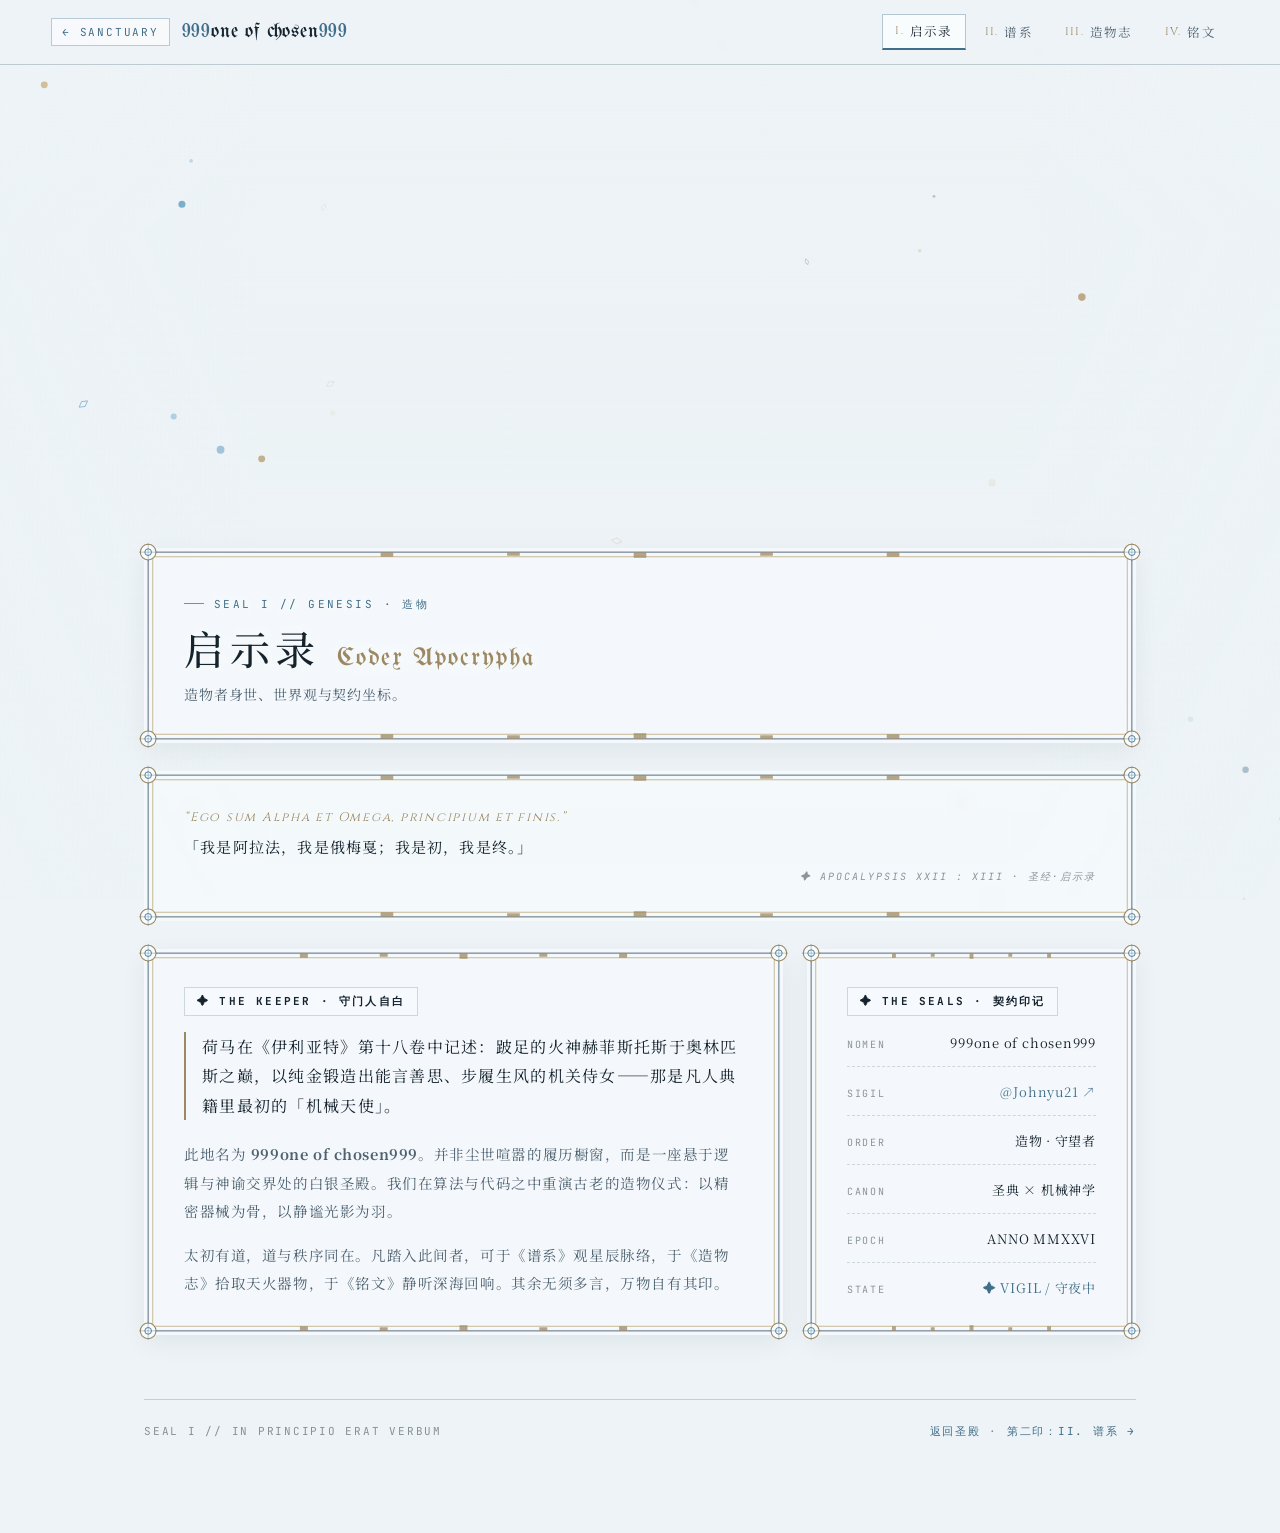
==== commit c96680ee: "Add files via upload" ====
--- a/codex.html
+++ b/codex.html
@@ -8,7 +8,7 @@
   <link rel="preconnect" href="https://fonts.googleapis.com">
   <link rel="preconnect" href="https://fonts.gstatic.com" crossorigin>
   <link href="https://fonts.googleapis.com/css2?family=Cinzel:wght@400;500;600;700&family=JetBrains+Mono:wght@300;400;500&family=Noto+Serif+SC:wght@400;500;600&family=UnifrakturMaguntia&display=swap" rel="stylesheet">
-  <link rel="stylesheet" href="./sanctuary.css?v=4">
+  <link rel="stylesheet" href="./sanctuary.css?v=5">
   <style>
     .codex-grid {
       display: grid;
@@ -84,7 +84,7 @@
     }
   </style>
 </head>
-<body>
+<body class="theme-style-4">
   <!-- Front View Atmospheric Backdrop -->
   <div class="sanctuary-bg" aria-hidden="true">
     <video autoplay muted loop playsinline preload="auto" poster="https://rodya.top/assets/angel-hero-og-v1.jpg">
--- a/sanctuary.css
+++ b/sanctuary.css
@@ -326,32 +326,59 @@
   color: var(--ink-faint);
 }
 
-/* ===== SHARED SACRED GLASS PANEL ===== */
+/* ===== SHARED SACRED GLASS PANEL + 4 CATHEDRAL ARTISTIC BORDERS ===== */
 .glass-panel {
   position: relative;
-  padding: 24px 26px;
+  padding: 26px 28px;
   background: var(--glass-bg);
   border: 1px solid rgba(53, 79, 94, 0.28);
   backdrop-filter: blur(6px);
   -webkit-backdrop-filter: blur(6px);
   box-shadow: 0 8px 24px rgba(21, 35, 45, 0.06);
-  contain: layout style paint;
   transition: border-color 0.22s ease, transform 0.22s ease, background 0.22s ease;
-}
-
-.glass-panel::before {
-  content: "";
-  position: absolute;
-  top: 0;
-  left: 0;
-  width: 32px;
-  height: 1.5px;
-  background: linear-gradient(90deg, var(--gold-accent), transparent);
 }
 
 .glass-panel:hover {
   border-color: rgba(65, 111, 137, 0.45);
   background: var(--glass-strong);
+}
+
+/* STYLE I: Gothic Lancet & Rose Tracery (哥特尖拱花窗框) */
+body.theme-style-1 .page-header,
+body.theme-style-1 .glass-panel,
+body.theme-style-1 .epigraph {
+  border: 22px solid transparent;
+  border-image: url("data:image/svg+xml,%3Csvg xmlns='http://www.w3.org/2000/svg' width='120' height='120' viewBox='0 0 120 120'%3E%3Crect x='2' y='2' width='116' height='116' fill='none' stroke='%23354f5e' stroke-opacity='0.68' stroke-width='1.5'/%3E%3Crect x='9' y='9' width='102' height='102' fill='none' stroke='%239c8861' stroke-opacity='0.88' stroke-width='1.1'/%3E%3Cg stroke='%239c8861' stroke-width='1.1' fill='%23f8fcfe'%3E%3Cpolygon points='9,4 14,9 9,14 4,9'/%3E%3Cpolygon points='111,4 116,9 111,14 106,9'/%3E%3Cpolygon points='9,106 14,111 9,116 4,111'/%3E%3Cpolygon points='111,106 116,111 111,116 106,111'/%3E%3C/g%3E%3Cg fill='%239c8861'%3E%3Cpolygon points='9,7 11,9 9,11 7,9'/%3E%3Cpolygon points='111,7 113,9 111,11 109,9'/%3E%3Cpolygon points='9,109 11,111 9,113 7,111'/%3E%3Cpolygon points='111,109 113,111 111,113 109,111'/%3E%3C/g%3E%3Cg stroke='%23b8a06e' stroke-opacity='0.65' stroke-width='0.9' fill='none'%3E%3Cpath d='M18,2 V18 H2 M102,2 V18 H118 M18,118 V102 H2 M102,118 V102 H118'/%3E%3Cpath d='M25,9 L9,25 M95,9 L111,25 M25,111 L9,95 M95,111 L111,95' stroke='%23416f89' stroke-opacity='0.45'/%3E%3C/g%3E%3C/svg%3E") 26 / 22px stretch;
+  padding: 14px 18px;
+}
+
+/* STYLE II: Illuminated Manuscript Chamfered Plaque (圣殿手抄本鎏金折角) */
+body.theme-style-2 .page-header,
+body.theme-style-2 .glass-panel,
+body.theme-style-2 .epigraph,
+body.theme-style-2 .reader-sheet {
+  border: 22px solid transparent;
+  border-image: url("data:image/svg+xml,%3Csvg xmlns='http://www.w3.org/2000/svg' width='120' height='120' viewBox='0 0 120 120'%3E%3Cpolygon points='16,2 104,2 118,16 118,104 104,118 16,118 2,104 2,16' fill='none' stroke='%23354f5e' stroke-opacity='0.68' stroke-width='1.5'/%3E%3Cpolygon points='19,8 101,8 112,19 112,101 101,112 19,112 8,101 8,19' fill='none' stroke='%239c8861' stroke-opacity='0.9' stroke-width='1.1'/%3E%3Cg stroke='%239c8861' stroke-width='2.2'%3E%3Cline x1='16' y1='2' x2='28' y2='2'/%3E%3Cline x1='92' y1='2' x2='104' y2='2'/%3E%3Cline x1='16' y1='118' x2='28' y2='118'/%3E%3Cline x1='92' y1='118' x2='104' y2='118'/%3E%3Cline x1='2' y1='16' x2='2' y2='28'/%3E%3Cline x1='118' y1='16' x2='118' y2='28'/%3E%3Cline x1='2' y1='92' x2='2' y2='104'/%3E%3Cline x1='118' y1='92' x2='118' y2='104'/%3E%3C/g%3E%3Cg fill='%239c8861'%3E%3Cpolygon points='10,7 13,10 10,13 7,10'/%3E%3Cpolygon points='110,7 113,10 110,13 107,10'/%3E%3Cpolygon points='10,107 13,110 10,113 7,110'/%3E%3Cpolygon points='110,107 113,110 110,113 107,110'/%3E%3C/g%3E%3C/svg%3E") 28 / 22px stretch;
+  clip-path: polygon(13px 0, calc(100% - 13px) 0, 100% 13px, 100% calc(100% - 13px), calc(100% - 13px) 100%, 13px 100%, 0 calc(100% - 13px), 0 13px);
+  padding: 12px 16px;
+}
+
+/* STYLE III: Byzantine Reliquary Concave Frame (拜占庭圣龛双线凹角) */
+body.theme-style-3 .page-header,
+body.theme-style-3 .glass-panel,
+body.theme-style-3 .epigraph {
+  border: 24px solid transparent;
+  border-image: url("data:image/svg+xml,%3Csvg xmlns='http://www.w3.org/2000/svg' width='120' height='120' viewBox='0 0 120 120'%3E%3Cpath d='M18,2 H102 A16,16 0 0 0 118,18 V102 A16,16 0 0 0 102,118 H18 A16,16 0 0 0 2,102 V18 A16,16 0 0 0 18,2 Z' fill='none' stroke='%239c8861' stroke-opacity='0.92' stroke-width='1.6'/%3E%3Cpath d='M21,8 H99 A13,13 0 0 0 112,21 V99 A13,13 0 0 0 99,112 H21 A13,13 0 0 0 8,99 V21 A13,13 0 0 0 21,8 Z' fill='none' stroke='%23354f5e' stroke-opacity='0.65' stroke-width='1.0'/%3E%3Cg stroke='%239c8861' stroke-width='1.1'%3E%3Cpath d='M7,2 V12 M2,7 H12 M113,2 V12 M108,7 H118 M7,108 V118 M2,113 H12 M113,108 V118 M108,113 H118'/%3E%3C/g%3E%3Cg fill='%239c8861'%3E%3Ccircle cx='7' cy='7' r='1.6'/%3E%3Ccircle cx='113' cy='7' r='1.6'/%3E%3Ccircle cx='7' cy='113' r='1.6'/%3E%3Ccircle cx='113' cy='113' r='1.6'/%3E%3C/g%3E%3C/svg%3E") 28 / 24px stretch;
+  padding: 12px 16px;
+}
+
+/* STYLE IV: Cyber-Sacred Precision Astrolabe (机械神学圣环铭牌) */
+body.theme-style-4 .page-header,
+body.theme-style-4 .glass-panel,
+body.theme-style-4 .epigraph {
+  border: 24px solid transparent;
+  border-image: url("data:image/svg+xml,%3Csvg xmlns='http://www.w3.org/2000/svg' width='120' height='120' viewBox='0 0 120 120'%3E%3Crect x='11' y='11' width='98' height='98' fill='none' stroke='%23354f5e' stroke-opacity='0.68' stroke-width='1.3'/%3E%3Crect x='16' y='16' width='88' height='88' fill='none' stroke='%23b8a06e' stroke-opacity='0.78' stroke-width='1.0'/%3E%3Cg fill='%23f8fcfe' stroke='%239c8861' stroke-width='1.2'%3E%3Ccircle cx='11' cy='11' r='8.5'/%3E%3Ccircle cx='109' cy='11' r='8.5'/%3E%3Ccircle cx='11' cy='109' r='8.5'/%3E%3Ccircle cx='109' cy='109' r='8.5'/%3E%3C/g%3E%3Cg fill='none' stroke='%23416f89' stroke-width='0.95'%3E%3Ccircle cx='11' cy='11' r='3.6'/%3E%3Ccircle cx='109' cy='11' r='3.6'/%3E%3Ccircle cx='11' cy='109' r='3.6'/%3E%3Ccircle cx='109' cy='109' r='3.6'/%3E%3C/g%3E%3Cg stroke='%23416f89' stroke-opacity='0.5' stroke-width='0.8'%3E%3Cpath d='M1,11 H21 M11,1 V21 M99,11 H119 M109,1 V21 M1,109 H21 M11,99 V119 M99,109 H119 M109,99 V119'/%3E%3C/g%3E%3Cg stroke='%239c8861' stroke-opacity='0.75' stroke-width='0.9'%3E%3Cpath d='M42,11 V16 M51,11 V15 M60,11 V17 M69,11 V15 M78,11 V16 M42,109 V104 M51,109 V105 M60,109 V103 M69,109 V105 M78,109 V104'/%3E%3C/g%3E%3C/svg%3E") 26 / 24px / 6px stretch;
+  padding: 12px 16px;
 }
 
 .section-label {
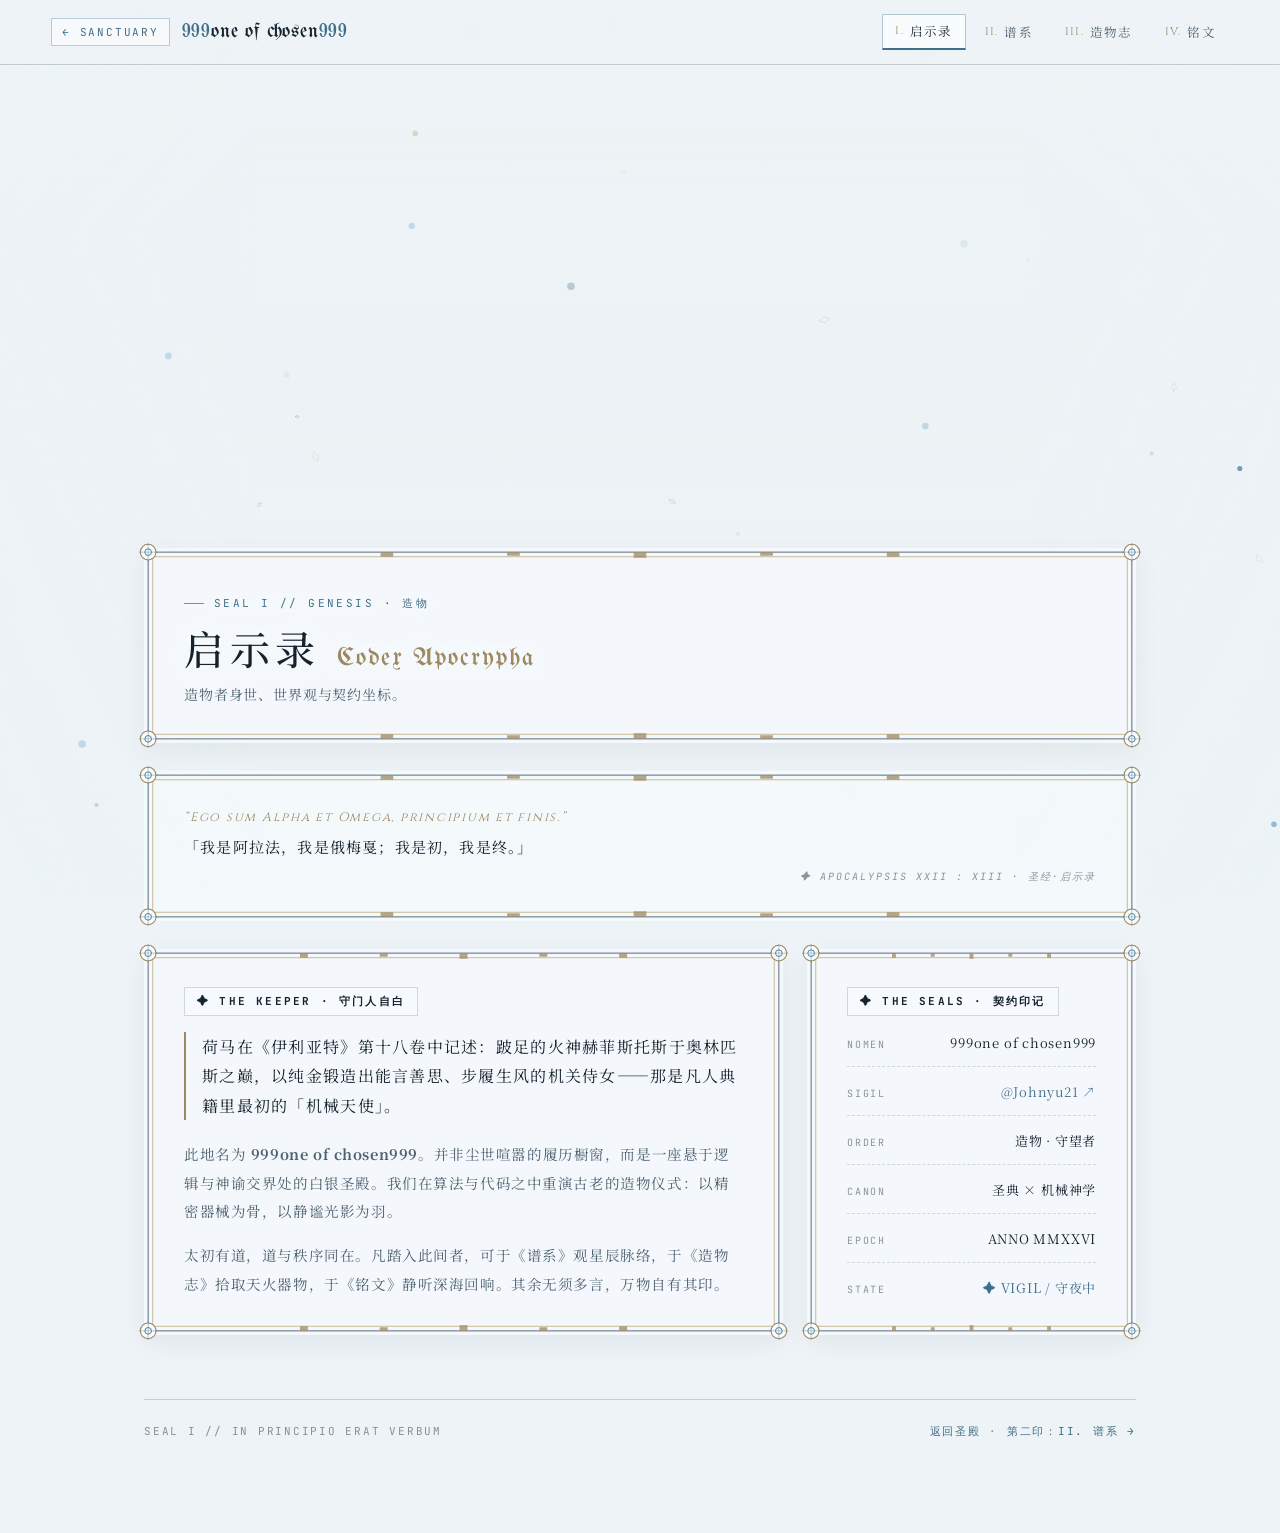
==== commit 1d3b15ce: "Add files via upload" ====
--- a/codex.html
+++ b/codex.html
@@ -8,7 +8,7 @@
   <link rel="preconnect" href="https://fonts.googleapis.com">
   <link rel="preconnect" href="https://fonts.gstatic.com" crossorigin>
   <link href="https://fonts.googleapis.com/css2?family=Cinzel:wght@400;500;600;700&family=JetBrains+Mono:wght@300;400;500&family=Noto+Serif+SC:wght@400;500;600&family=UnifrakturMaguntia&display=swap" rel="stylesheet">
-  <link rel="stylesheet" href="./sanctuary.css?v=5">
+  <link rel="stylesheet" href="./sanctuary.css?v=6">
   <style>
     .codex-grid {
       display: grid;
@@ -152,6 +152,6 @@
     </footer>
   </main>
 
-  <script src="./sanctuary.js?v=4"></script>
+  <script src="./sanctuary.js?v=6"></script>
 </body>
 </html>
--- a/sanctuary.css
+++ b/sanctuary.css
@@ -508,6 +508,47 @@
 .cursor-sword.is-hover .sword-gem { fill: #74deff; }
 .cursor-sword.is-pressed svg { transform: translate(-2px, -2px) scale(0.92); }
 
+/* ===== WATER-EMERGENCE ENTRANCE & EXIT ANIMATIONS ===== */
+@keyframes water-emerge {
+  0% {
+    opacity: 0;
+    transform: translate3d(0, 28px, 0) scale(0.982);
+    filter: blur(11px);
+  }
+  65% {
+    opacity: 0.94;
+    filter: blur(1.5px);
+  }
+  100% {
+    opacity: 1;
+    transform: translate3d(0, 0, 0) scale(1);
+    filter: blur(0);
+  }
+}
+
+.emerge-item {
+  opacity: 0;
+  animation: water-emerge 0.88s cubic-bezier(0.22, 1, 0.36, 1) forwards;
+  animation-delay: var(--emerge-delay, 0ms);
+  will-change: opacity, transform, filter;
+}
+
+body.is-leaving .page-wrap {
+  opacity: 0;
+  transform: translate3d(0, -10px, 0) scale(0.992);
+  filter: blur(6px);
+  transition: opacity 0.24s ease, transform 0.24s ease, filter 0.24s ease;
+}
+
+@media (prefers-reduced-motion: reduce) {
+  .emerge-item {
+    opacity: 1;
+    animation: none;
+    filter: none;
+    transform: none;
+  }
+}
+
 @media (max-width: 1120px) {
   body.layout-right-offset .page-wrap,
   body.layout-left-offset .page-wrap {
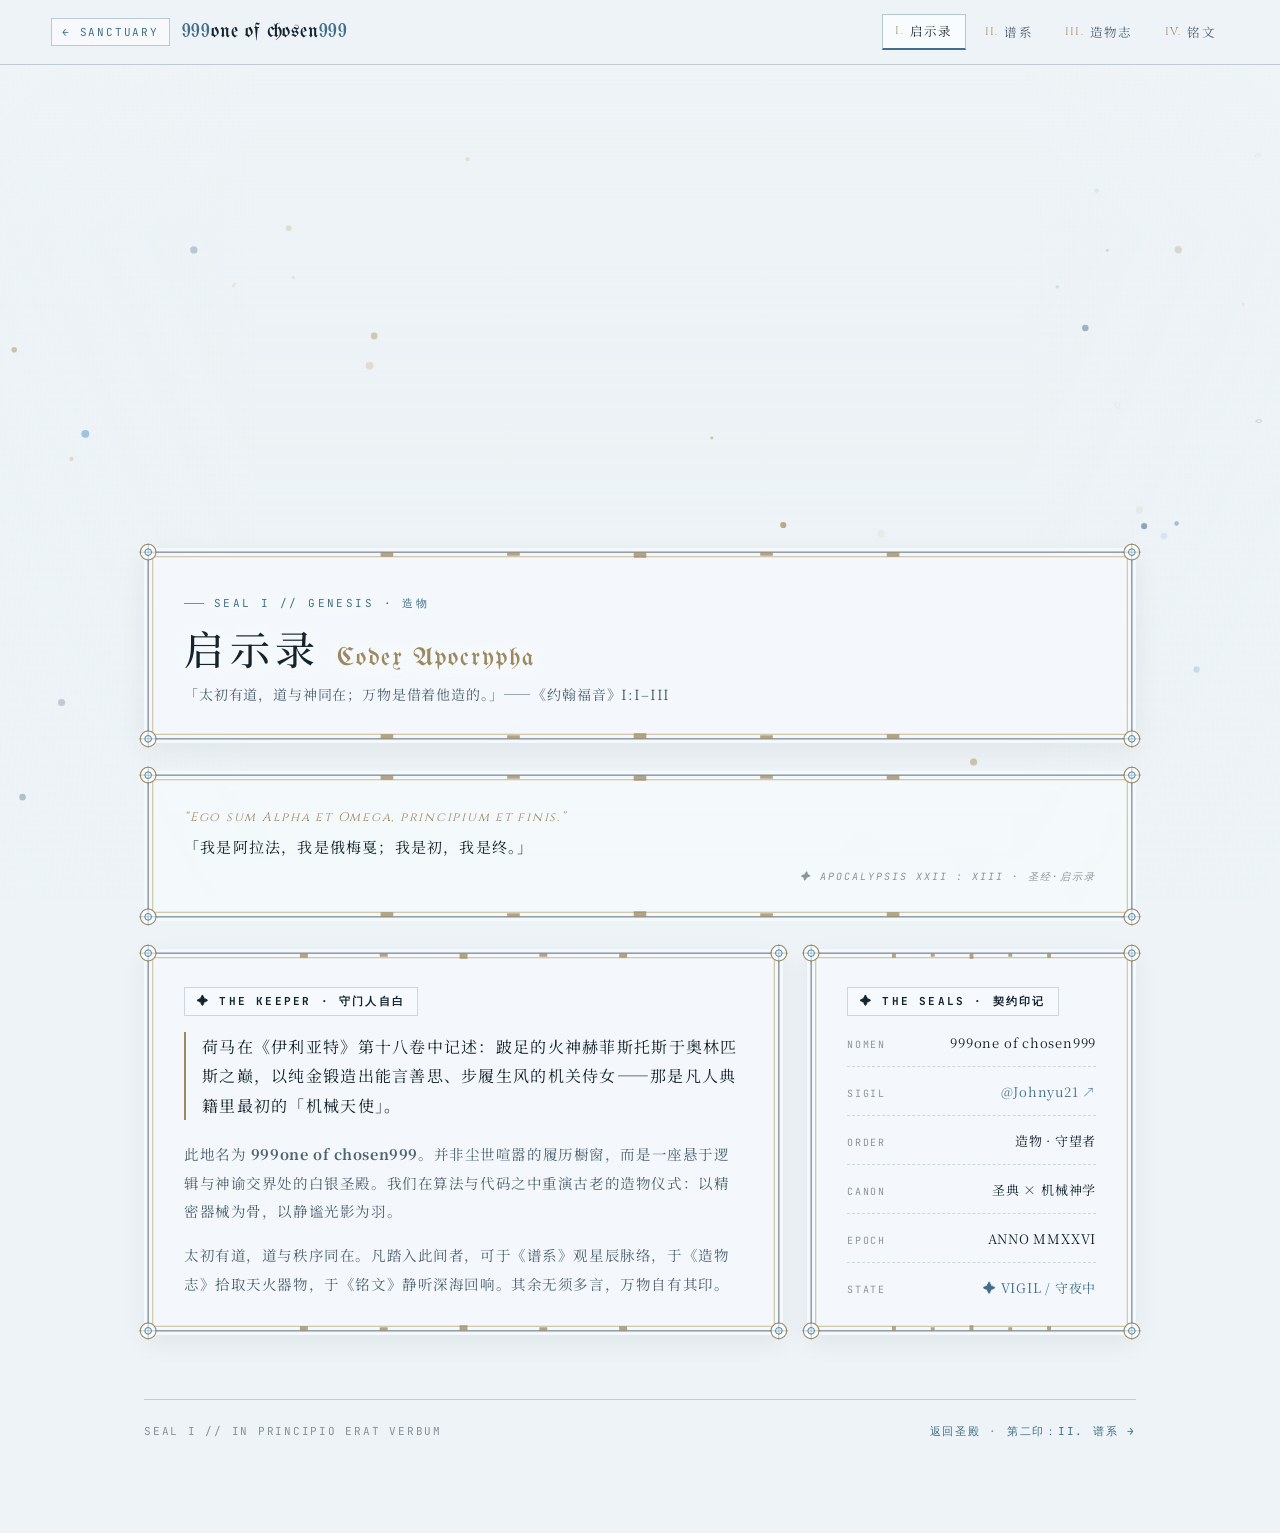
==== commit 395c1a6c: "Add files via upload" ====
--- a/codex.html
+++ b/codex.html
@@ -110,7 +110,7 @@
     <section class="page-header">
       <div class="page-eyebrow">SEAL I // GENESIS · 造物</div>
       <h1 class="page-title">启示录<span class="en">Codex Apocrypha</span></h1>
-      <p class="page-lead">造物者身世、世界观与契约坐标。</p>
+      <p class="page-lead">「太初有道，道与神同在；万物是借着他造的。」——《约翰福音》I:I–III</p>
     </section>
 
     <blockquote class="epigraph">
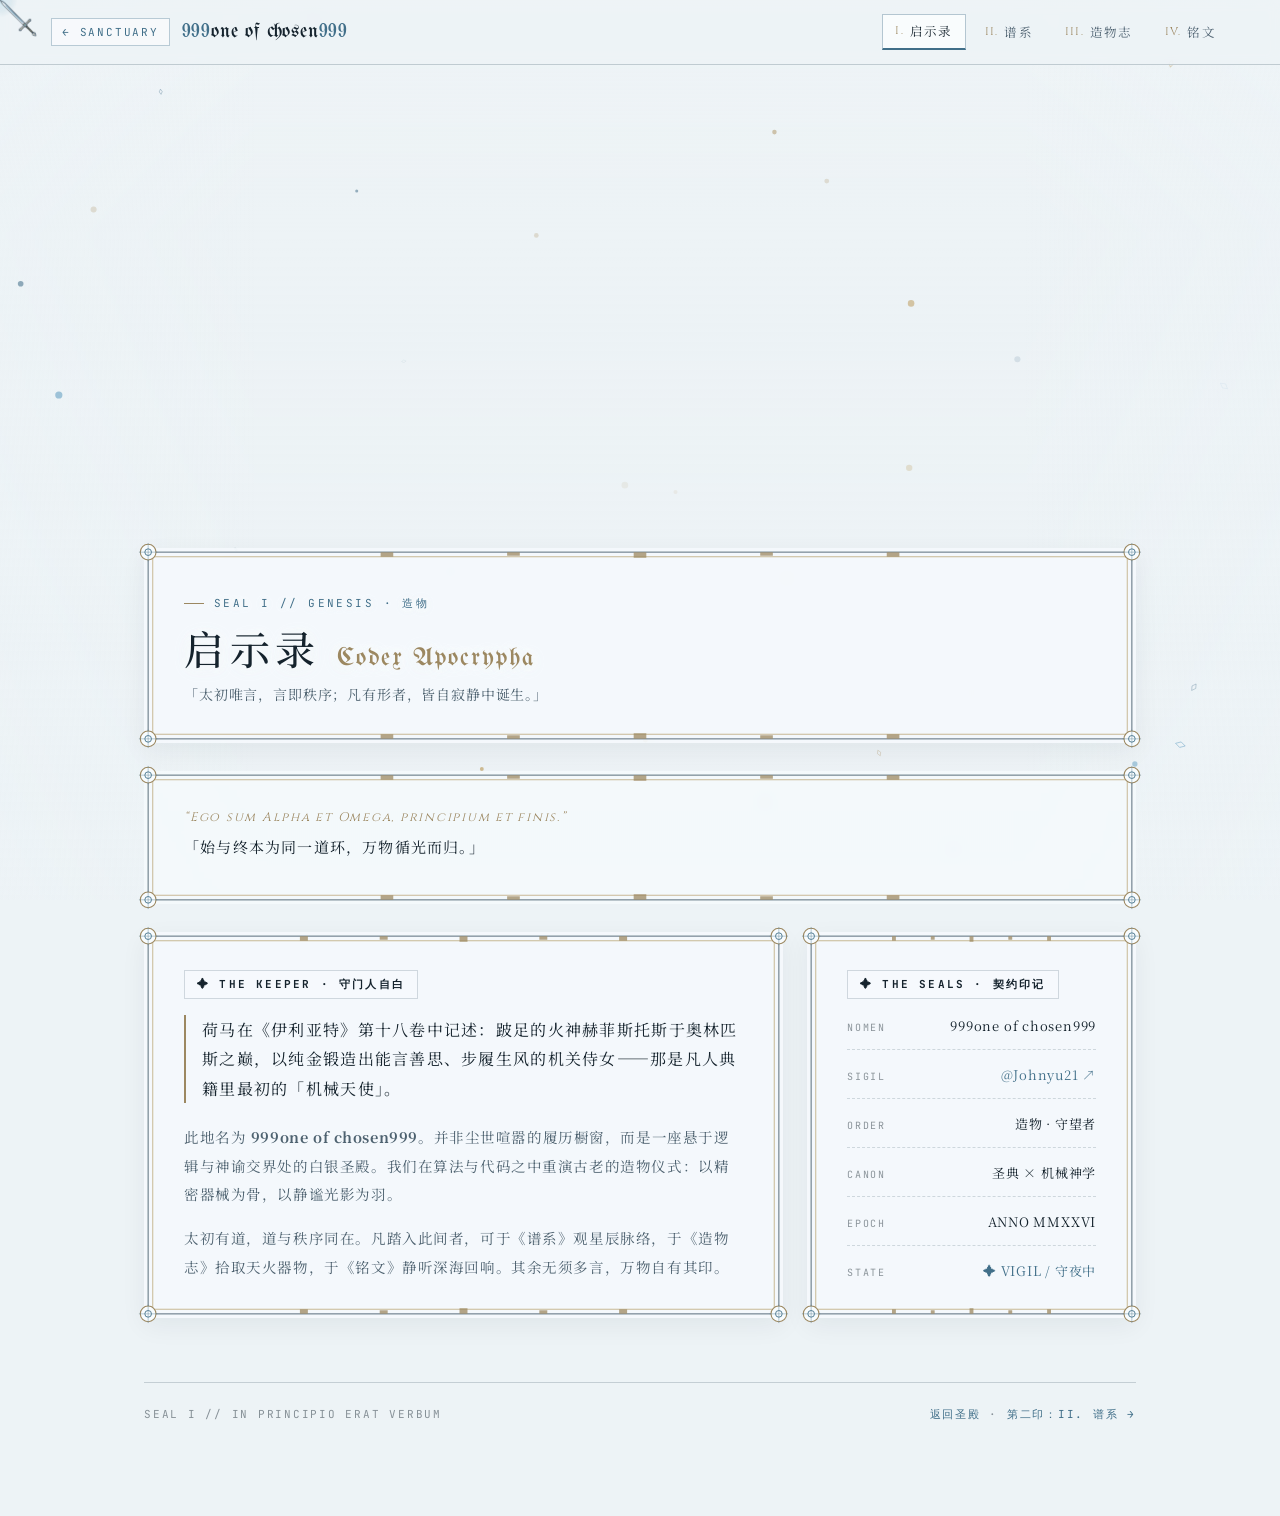
==== commit c95b6d2c: "Add files via upload" ====
--- a/codex.html
+++ b/codex.html
@@ -110,13 +110,12 @@
     <section class="page-header">
       <div class="page-eyebrow">SEAL I // GENESIS · 造物</div>
       <h1 class="page-title">启示录<span class="en">Codex Apocrypha</span></h1>
-      <p class="page-lead">「太初有道，道与神同在；万物是借着他造的。」——《约翰福音》I:I–III</p>
+      <p class="page-lead">「太初唯言，言即秩序；凡有形者，皆自寂静中诞生。」</p>
     </section>
 
     <blockquote class="epigraph">
       <p class="epigraph-latin">“Ego sum Alpha et Omega, principium et finis.”</p>
-      <p class="epigraph-zh">「我是阿拉法，我是俄梅戛；我是初，我是终。」</p>
-      <cite class="epigraph-src">✦ APOCALYPSIS XXII : XIII · 圣经·启示录</cite>
+      <p class="epigraph-zh">「始与终本为同一道环，万物循光而归。」</p>
     </blockquote>
 
     <section class="codex-grid">
